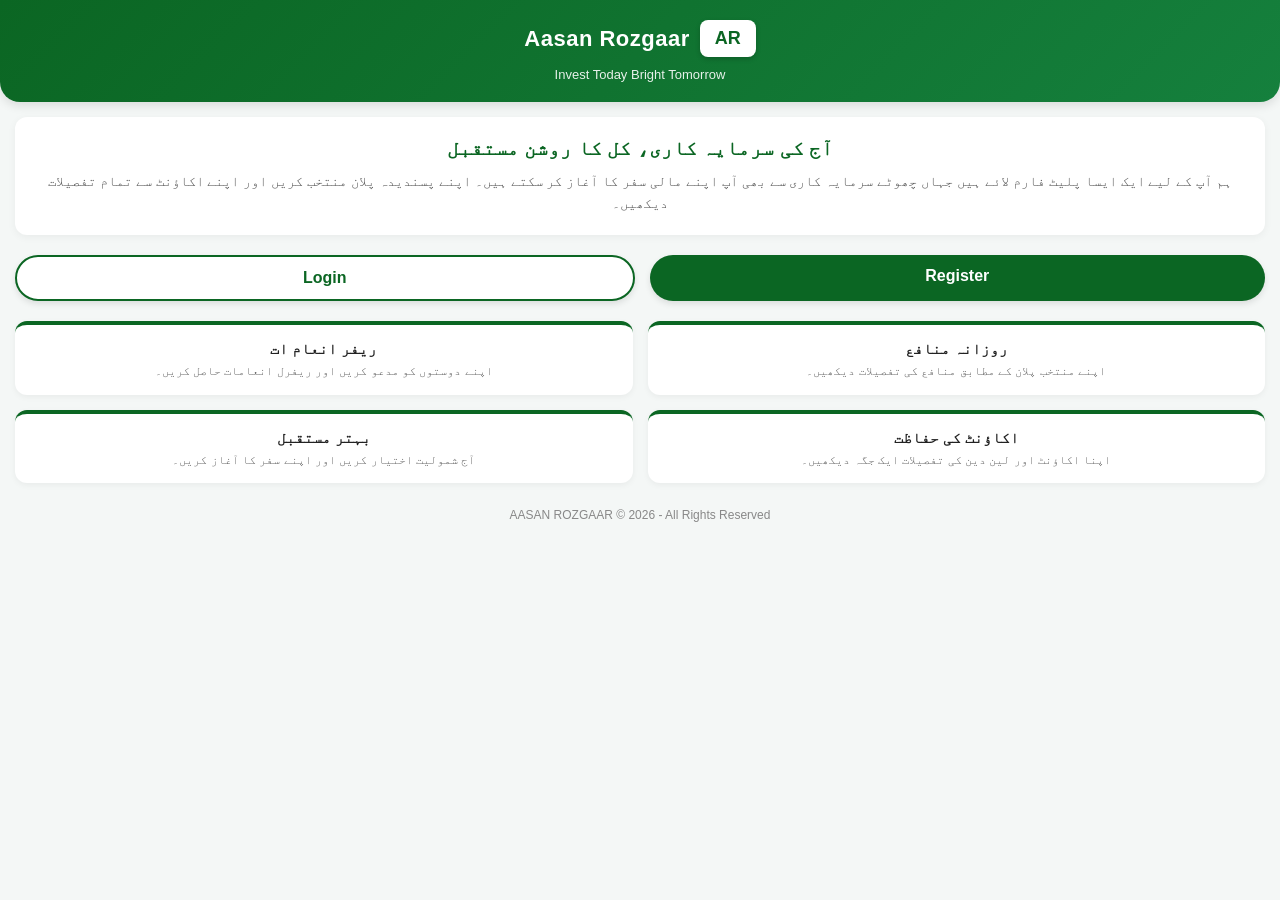
==== index.html @ 2b5dd098 "Add files via upload" ====
<!DOCTYPE html>
<html lang="ur" dir="rtl">
<head>
    <meta charset="UTF-8">
    <meta name="viewport" content="width=device-width, initial-scale=1.0">
    <title>Aasan Rozgaar</title>
    <style>
        * {
            margin: 0;
            padding: 0;
            box-sizing: border-box;
            font-family: 'Segoe UI', Tahoma, Geneva, Verdana, sans-serif;
        }
        body {
            background-color: #f4f7f6;
            color: #333;
            padding-bottom: 40px;
        }
        .header {
            background: linear-gradient(135deg, #0b6623, #15803d);
            color: white;
            padding: 20px;
            text-align: center;
            border-bottom-left-radius: 20px;
            border-bottom-right-radius: 20px;
            box-shadow: 0 4px 10px rgba(0,0,0,0.1);
        }
        .logo-area {
            display: flex;
            align-items: center;
            justify-content: center;
            gap: 10px;
            margin-bottom: 10px;
        }
        .logo-box {
            background: #fff;
            color: #0b6623;
            font-weight: bold;
            padding: 8px 15px;
            border-radius: 8px;
            font-size: 18px;
            box-shadow: 0 2px 5px rgba(0,0,0,0.2);
        }
        .title-text {
            font-size: 22px;
            font-weight: bold;
            letter-spacing: 0.5px;
        }
        .hero-banner {
            background: white;
            margin: 15px;
            padding: 20px;
            border-radius: 12px;
            text-align: center;
            box-shadow: 0 2px 8px rgba(0,0,0,0.05);
        }
        .hero-banner h2 {
            color: #0b6623;
            font-size: 20px;
            margin-bottom: 10px;
        }
        .hero-banner p {
            font-size: 14px;
            color: #555;
            line-height: 1.6;
        }
        .auth-buttons {
            display: flex;
            justify-content: center;
            gap: 15px;
            margin: 20px 15px;
        }
        .btn {
            flex: 1;
            padding: 12px;
            border: none;
            border-radius: 30px;
            font-size: 16px;
            font-weight: bold;
            cursor: pointer;
            text-align: center;
            text-decoration: none;
            display: inline-block;
            box-shadow: 0 3px 6px rgba(0,0,0,0.1);
            transition: 0.2s;
        }
        .btn-register {
            background-color: #0b6623;
            color: white;
        }
        .btn-login {
            background-color: #ffffff;
            color: #0b6623;
            border: 2px solid #0b6623;
        }
        .btn:active {
            transform: scale(0.98);
        }
        .features-container {
            display: grid;
            grid-template-columns: 1fr 1fr;
            gap: 15px;
            padding: 0 15px;
            margin-top: 15px;
        }
        .feature-card {
            background: white;
            padding: 15px;
            border-radius: 12px;
            text-align: center;
            box-shadow: 0 2px 6px rgba(0,0,0,0.05);
            border-top: 4px solid #0b6623;
        }
        .feature-card h3 {
            font-size: 15px;
            color: #222;
            margin-bottom: 6px;
        }
        .feature-card p {
            font-size: 12px;
            color: #666;
            line-height: 1.4;
        }
        .footer-text {
            text-align: center;
            margin-top: 25px;
            font-size: 12px;
            color: #888;
        }
    </style>
</head>
<body>

    <div class="header">
        <div class="logo-area">
            <div class="logo-box">AR</div>
            <div class="title-text">Aasan Rozgaar</div>
        </div>
        <p style="font-size: 13px; opacity: 0.9;">Invest Today Bright Tomorrow</p>
    </div>

    <div class="hero-banner">
        <h2>آج کی سرمایہ کاری، کل کا روشن مستقبل</h2>
        <p>ہم آپ کے لیے ایک ایسا پلیٹ فارم لائے ہیں جہاں چھوٹے سرمایہ کاری سے بھی آپ اپنے مالی سفر کا آغاز کر سکتے ہیں۔ اپنے پسندیدہ پلان منتخب کریں اور اپنے اکاؤنٹ سے تمام تفصیلات دیکھیں۔</p>
    </div>

    <!-- Direct linked buttons -->
    <div class="auth-buttons">
        <a href="register.html" class="btn btn-register">Register</a>
        <a href="login.html" class="btn btn-login">Login</a>
    </div>

    <div class="features-container">
        <div class="feature-card">
            <h3>روزانہ منافع</h3>
            <p>اپنے منتخب پلان کے مطابق منافع کی تفصیلات دیکھیں۔</p>
        </div>
        <div class="feature-card">
            <h3>ریفر انعام ات</h3>
            <p>اپنے دوستوں کو مدعو کریں اور ریفرل انعامات حاصل کریں۔</p>
        </div>
        <div class="feature-card">
            <h3>اکاؤنٹ کی حفاظت</h3>
            <p>اپنا اکاؤنٹ اور لین دین کی تفصیلات ایک جگہ دیکھیں۔</p>
        </div>
        <div class="feature-card">
            <h3>بہتر مستقبل</h3>
            <p>آج شمولیت اختیار کریں اور اپنے سفر کا آغاز کریں۔</p>
        </div>
    </div>

    <div class="footer-text">
        AASAN ROZGAAR &copy; 2026 - All Rights Reserved
    </div>

    <!-- ======================================================= -->
    <!-- DEVELOPER UPDATE SECTION: Naye pages ka code yahan paste karein -->
    <!-- ======================================================= -->
    <!-- 
        [UPDATE_SECTION_START]
        
        [UPDATE_SECTION_END]
    -->

</body>
</html>
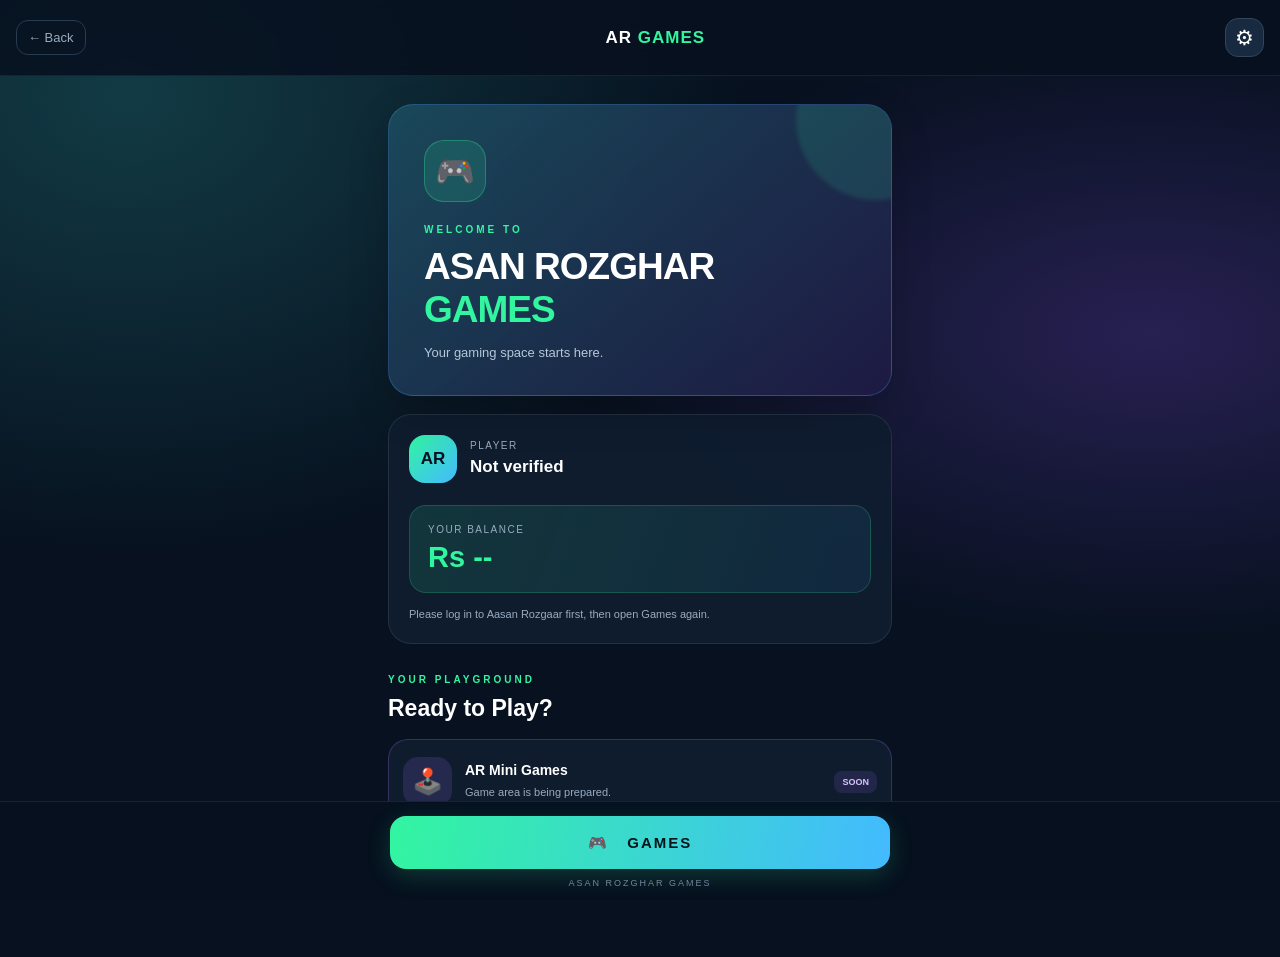
==== commit aa747936: "Add files via upload" ====
--- a/index.html
+++ b/index.html
@@ -1,186 +1,77 @@
 <!DOCTYPE html>
-<html lang="ur" dir="rtl">
+<html lang="en">
 <head>
     <meta charset="UTF-8">
     <meta name="viewport" content="width=device-width, initial-scale=1.0">
-    <title>Aasan Rozgaar</title>
-    <style>
-        * {
-            margin: 0;
-            padding: 0;
-            box-sizing: border-box;
-            font-family: 'Segoe UI', Tahoma, Geneva, Verdana, sans-serif;
-        }
-        body {
-            background-color: #f4f7f6;
-            color: #333;
-            padding-bottom: 40px;
-        }
-        .header {
-            background: linear-gradient(135deg, #0b6623, #15803d);
-            color: white;
-            padding: 20px;
-            text-align: center;
-            border-bottom-left-radius: 20px;
-            border-bottom-right-radius: 20px;
-            box-shadow: 0 4px 10px rgba(0,0,0,0.1);
-        }
-        .logo-area {
-            display: flex;
-            align-items: center;
-            justify-content: center;
-            gap: 10px;
-            margin-bottom: 10px;
-        }
-        .logo-box {
-            background: #fff;
-            color: #0b6623;
-            font-weight: bold;
-            padding: 8px 15px;
-            border-radius: 8px;
-            font-size: 18px;
-            box-shadow: 0 2px 5px rgba(0,0,0,0.2);
-        }
-        .title-text {
-            font-size: 22px;
-            font-weight: bold;
-            letter-spacing: 0.5px;
-        }
-        .hero-banner {
-            background: white;
-            margin: 15px;
-            padding: 20px;
-            border-radius: 12px;
-            text-align: center;
-            box-shadow: 0 2px 8px rgba(0,0,0,0.05);
-        }
-        .hero-banner h2 {
-            color: #0b6623;
-            font-size: 20px;
-            margin-bottom: 10px;
-        }
-        .hero-banner p {
-            font-size: 14px;
-            color: #555;
-            line-height: 1.6;
-        }
-        .auth-buttons {
-            display: flex;
-            justify-content: center;
-            gap: 15px;
-            margin: 20px 15px;
-        }
-        .btn {
-            flex: 1;
-            padding: 12px;
-            border: none;
-            border-radius: 30px;
-            font-size: 16px;
-            font-weight: bold;
-            cursor: pointer;
-            text-align: center;
-            text-decoration: none;
-            display: inline-block;
-            box-shadow: 0 3px 6px rgba(0,0,0,0.1);
-            transition: 0.2s;
-        }
-        .btn-register {
-            background-color: #0b6623;
-            color: white;
-        }
-        .btn-login {
-            background-color: #ffffff;
-            color: #0b6623;
-            border: 2px solid #0b6623;
-        }
-        .btn:active {
-            transform: scale(0.98);
-        }
-        .features-container {
-            display: grid;
-            grid-template-columns: 1fr 1fr;
-            gap: 15px;
-            padding: 0 15px;
-            margin-top: 15px;
-        }
-        .feature-card {
-            background: white;
-            padding: 15px;
-            border-radius: 12px;
-            text-align: center;
-            box-shadow: 0 2px 6px rgba(0,0,0,0.05);
-            border-top: 4px solid #0b6623;
-        }
-        .feature-card h3 {
-            font-size: 15px;
-            color: #222;
-            margin-bottom: 6px;
-        }
-        .feature-card p {
-            font-size: 12px;
-            color: #666;
-            line-height: 1.4;
-        }
-        .footer-text {
-            text-align: center;
-            margin-top: 25px;
-            font-size: 12px;
-            color: #888;
-        }
-    </style>
+    <meta name="theme-color" content="#07111f">
+    <title>Asan Rozghar Game</title>
+    <link rel="stylesheet" href="style.css">
 </head>
 <body>
 
-    <div class="header">
-        <div class="logo-area">
-            <div class="logo-box">AR</div>
-            <div class="title-text">Aasan Rozgaar</div>
-        </div>
-        <p style="font-size: 13px; opacity: 0.9;">Invest Today Bright Tomorrow</p>
-    </div>
+    <header class="topbar">
+        <a href="../home.html" class="back-btn">← Back</a>
+        <div class="brand">AR <span>GAMES</span></div>
+        <button id="settingsBtn" class="settings-btn" aria-label="Settings">
+            ⚙
+        </button>
+    </header>
 
-    <div class="hero-banner">
-        <h2>آج کی سرمایہ کاری، کل کا روشن مستقبل</h2>
-        <p>ہم آپ کے لیے ایک ایسا پلیٹ فارم لائے ہیں جہاں چھوٹے سرمایہ کاری سے بھی آپ اپنے مالی سفر کا آغاز کر سکتے ہیں۔ اپنے پسندیدہ پلان منتخب کریں اور اپنے اکاؤنٹ سے تمام تفصیلات دیکھیں۔</p>
-    </div>
+    <main class="main-content">
+        <section class="welcome-card">
+            <div class="game-icon">🎮</div>
+            <p class="small-title">WELCOME TO</p>
+            <h1>ASAN ROZGHAR<br><span>GAMES</span></h1>
+            <p class="subtitle">Your gaming space starts here.</p>
+        </section>
 
-    <!-- Direct linked buttons -->
-    <div class="auth-buttons">
-        <a href="register.html" class="btn btn-register">Register</a>
-        <a href="login.html" class="btn btn-login">Login</a>
-    </div>
+        <section class="account-card">
+            <div class="account-info">
+                <div class="avatar">AR</div>
+                <div>
+                    <p class="label">PLAYER</p>
+                    <h2 id="username">Checking login...</h2>
+                </div>
+            </div>
 
-    <div class="features-container">
-        <div class="feature-card">
-            <h3>روزانہ منافع</h3>
-            <p>اپنے منتخب پلان کے مطابق منافع کی تفصیلات دیکھیں۔</p>
-        </div>
-        <div class="feature-card">
-            <h3>ریفر انعام ات</h3>
-            <p>اپنے دوستوں کو مدعو کریں اور ریفرل انعامات حاصل کریں۔</p>
-        </div>
-        <div class="feature-card">
-            <h3>اکاؤنٹ کی حفاظت</h3>
-            <p>اپنا اکاؤنٹ اور لین دین کی تفصیلات ایک جگہ دیکھیں۔</p>
-        </div>
-        <div class="feature-card">
-            <h3>بہتر مستقبل</h3>
-            <p>آج شمولیت اختیار کریں اور اپنے سفر کا آغاز کریں۔</p>
-        </div>
-    </div>
+            <div class="balance-box">
+                <p class="label">YOUR BALANCE</p>
+                <h2 id="balance">Rs --</h2>
+            </div>
 
-    <div class="footer-text">
-        AASAN ROZGAAR &copy; 2026 - All Rights Reserved
-    </div>
+            <p id="statusMessage" class="status-message">
+                Connecting securely to your account...
+            </p>
+        </section>
 
-    <!-- ======================================================= -->
-    <!-- DEVELOPER UPDATE SECTION: Naye pages ka code yahan paste karein -->
-    <!-- ======================================================= -->
-    <!-- 
-        [UPDATE_SECTION_START]
-        
-        [UPDATE_SECTION_END]
-    -->
+        <section class="games-section">
+            <p class="small-title">YOUR PLAYGROUND</p>
+            <h2>Ready to Play?</h2>
 
+            <div class="game-preview">
+                <div class="preview-icon">🕹️</div>
+                <div>
+                    <h3>AR Mini Games</h3>
+                    <p>Game area is being prepared.</p>
+                </div>
+                <span class="coming-soon">SOON</span>
+            </div>
+        </section>
+
+        <section id="settingsPanel" class="settings-panel" hidden>
+            <h3>Settings</h3>
+            <p>Music and other options will be added later.</p>
+            <button id="closeSettings" class="close-btn">Close</button>
+        </section>
+    </main>
+
+    <footer class="bottom-area">
+        <button id="gamesBtn" class="games-btn">
+            🎮 &nbsp; GAMES
+        </button>
+        <p>ASAN ROZGHAR GAMES</p>
+    </footer>
+
+    <script src="script.js"></script>
 </body>
-</html>
+</html>
--- a/style.css
+++ b/style.css
@@ -0,0 +1,341 @@
+* {
+    margin: 0;
+    padding: 0;
+    box-sizing: border-box;
+}
+
+:root {
+    --bg: #07111f;
+    --card: #101e30;
+    --green: #32f5a0;
+    --blue: #43baff;
+    --purple: #a875ff;
+    --text: #ffffff;
+    --muted: #9aabc0;
+}
+
+body {
+    min-height: 100vh;
+    font-family: Arial, Helvetica, sans-serif;
+    color: var(--text);
+    background:
+        radial-gradient(ellipse at 10% 10%, #123b45 0%, transparent 38%),
+        radial-gradient(ellipse at 90% 35%, #272052 0%, transparent 35%),
+        var(--bg);
+    padding-bottom: 115px;
+}
+
+button,
+a {
+    font: inherit;
+}
+
+button {
+    cursor: pointer;
+}
+
+.topbar {
+    width: 100%;
+    display: flex;
+    justify-content: space-between;
+    align-items: center;
+    padding: 18px 16px;
+    position: sticky;
+    top: 0;
+    z-index: 10;
+    background: rgba(7, 17, 31, 0.88);
+    backdrop-filter: blur(14px);
+    border-bottom: 1px solid rgba(255, 255, 255, 0.07);
+}
+
+.back-btn {
+    color: var(--muted);
+    text-decoration: none;
+    font-size: 13px;
+    padding: 9px 11px;
+    border: 1px solid #283b50;
+    border-radius: 12px;
+}
+
+.brand {
+    font-size: 17px;
+    font-weight: 900;
+    letter-spacing: 1px;
+}
+
+.brand span {
+    color: var(--green);
+}
+
+.settings-btn {
+    width: 39px;
+    height: 39px;
+    border-radius: 13px;
+    color: white;
+    background: #182a40;
+    border: 1px solid #34455a;
+    font-size: 21px;
+}
+
+.main-content {
+    width: 100%;
+    max-width: 540px;
+    padding: 18px;
+    margin: 0 auto;
+}
+
+.welcome-card {
+    position: relative;
+    overflow: hidden;
+    padding: 28px 20px;
+    border-radius: 25px;
+    border: 1px solid rgba(67, 186, 255, 0.25);
+    background: linear-gradient(
+        140deg,
+        rgba(27, 76, 94, 0.9),
+        rgba(30, 26, 67, 0.95)
+    );
+    box-shadow: 0 16px 40px rgba(0, 0, 0, 0.2);
+}
+
+.welcome-card::after {
+    content: "";
+    position: absolute;
+    width: 160px;
+    height: 160px;
+    right: -65px;
+    top: -65px;
+    border-radius: 50%;
+    background: rgba(50, 245, 160, 0.12);
+    filter: blur(2px);
+}
+
+.game-icon {
+    width: 62px;
+    height: 62px;
+    display: grid;
+    place-items: center;
+    border-radius: 20px;
+    background: rgba(50, 245, 160, 0.13);
+    border: 1px solid rgba(50, 245, 160, 0.3);
+    font-size: 32px;
+    margin-bottom: 22px;
+}
+
+.small-title {
+    color: var(--green);
+    font-size: 10px;
+    font-weight: 800;
+    letter-spacing: 3px;
+    margin-bottom: 10px;
+}
+
+.welcome-card h1 {
+    font-size: clamp(27px, 7vw, 37px);
+    line-height: 1.17;
+    letter-spacing: -1px;
+}
+
+.welcome-card h1 span {
+    color: var(--green);
+}
+
+.subtitle {
+    margin-top: 13px;
+    font-size: 13px;
+    color: #b5c7d9;
+}
+
+.account-card {
+    margin-top: 18px;
+    padding: 20px;
+    border-radius: 23px;
+    background: rgba(16, 30, 48, 0.92);
+    border: 1px solid rgba(255, 255, 255, 0.09);
+}
+
+.account-info {
+    display: flex;
+    align-items: center;
+    gap: 13px;
+}
+
+.avatar {
+    width: 48px;
+    height: 48px;
+    display: grid;
+    place-items: center;
+    border-radius: 16px;
+    background: linear-gradient(135deg, var(--green), var(--blue));
+    color: #07111f;
+    font-weight: 900;
+    font-size: 17px;
+}
+
+.label {
+    color: var(--muted);
+    font-size: 10px;
+    letter-spacing: 1.5px;
+    margin-bottom: 6px;
+}
+
+.account-info h2 {
+    font-size: 17px;
+    overflow-wrap: anywhere;
+}
+
+.balance-box {
+    margin-top: 22px;
+    padding: 18px;
+    border-radius: 17px;
+    background: linear-gradient(
+        110deg,
+        rgba(50, 245, 160, 0.12),
+        rgba(67, 186, 255, 0.08)
+    );
+    border: 1px solid rgba(50, 245, 160, 0.19);
+}
+
+.balance-box h2 {
+    color: var(--green);
+    font-size: 29px;
+    overflow-wrap: anywhere;
+}
+
+.status-message {
+    color: var(--muted);
+    font-size: 11px;
+    line-height: 1.6;
+    margin-top: 13px;
+}
+
+.games-section {
+    margin-top: 30px;
+}
+
+.games-section > h2 {
+    font-size: 23px;
+    margin-bottom: 17px;
+}
+
+.game-preview {
+    display: flex;
+    align-items: center;
+    gap: 13px;
+    padding: 17px 14px;
+    border-radius: 20px;
+    background: rgba(16, 30, 48, 0.92);
+    border: 1px solid rgba(168, 117, 255, 0.25);
+}
+
+.preview-icon {
+    min-width: 49px;
+    height: 49px;
+    display: grid;
+    place-items: center;
+    background: rgba(168, 117, 255, 0.15);
+    border-radius: 15px;
+    font-size: 25px;
+}
+
+.game-preview h3 {
+    font-size: 14px;
+    margin-bottom: 6px;
+}
+
+.game-preview p {
+    color: var(--muted);
+    font-size: 11px;
+    line-height: 1.5;
+}
+
+.coming-soon {
+    margin-left: auto;
+    padding: 6px 8px;
+    border-radius: 8px;
+    color: #d7c1ff;
+    background: rgba(168, 117, 255, 0.13);
+    font-size: 9px;
+    font-weight: bold;
+    white-space: nowrap;
+}
+
+.settings-panel {
+    margin-top: 18px;
+    padding: 20px;
+    border: 1px solid #34455a;
+    border-radius: 18px;
+    background: var(--card);
+}
+
+.settings-panel h3 {
+    margin-bottom: 10px;
+}
+
+.settings-panel p {
+    color: var(--muted);
+    font-size: 13px;
+    line-height: 1.6;
+}
+
+.close-btn {
+    margin-top: 15px;
+    padding: 10px 17px;
+    color: white;
+    background: #263a51;
+    border: none;
+    border-radius: 10px;
+}
+
+.bottom-area {
+    position: fixed;
+    bottom: 0;
+    left: 0;
+    width: 100%;
+    padding: 14px 20px 12px;
+    text-align: center;
+    background: rgba(7, 17, 31, 0.95);
+    border-top: 1px solid rgba(255, 255, 255, 0.08);
+    backdrop-filter: blur(14px);
+    z-index: 20;
+}
+
+.games-btn {
+    width: 100%;
+    max-width: 500px;
+    min-height: 53px;
+    border: none;
+    border-radius: 16px;
+    color: #06151a;
+    font-size: 15px;
+    font-weight: 900;
+    letter-spacing: 2px;
+    background: linear-gradient(100deg, var(--green), var(--blue));
+    box-shadow: 0 7px 25px rgba(50, 245, 160, 0.18);
+    transition: transform 0.15s ease;
+}
+
+.games-btn:active {
+    transform: scale(0.98);
+}
+
+.bottom-area > p {
+    color: #71869d;
+    font-size: 9px;
+    letter-spacing: 2px;
+    margin-top: 9px;
+}
+
+[hidden] {
+    display: none !important;
+}
+
+@media (min-width: 600px) {
+    .main-content {
+        padding-top: 28px;
+    }
+
+    .welcome-card {
+        padding: 35px;
+    }
+}
